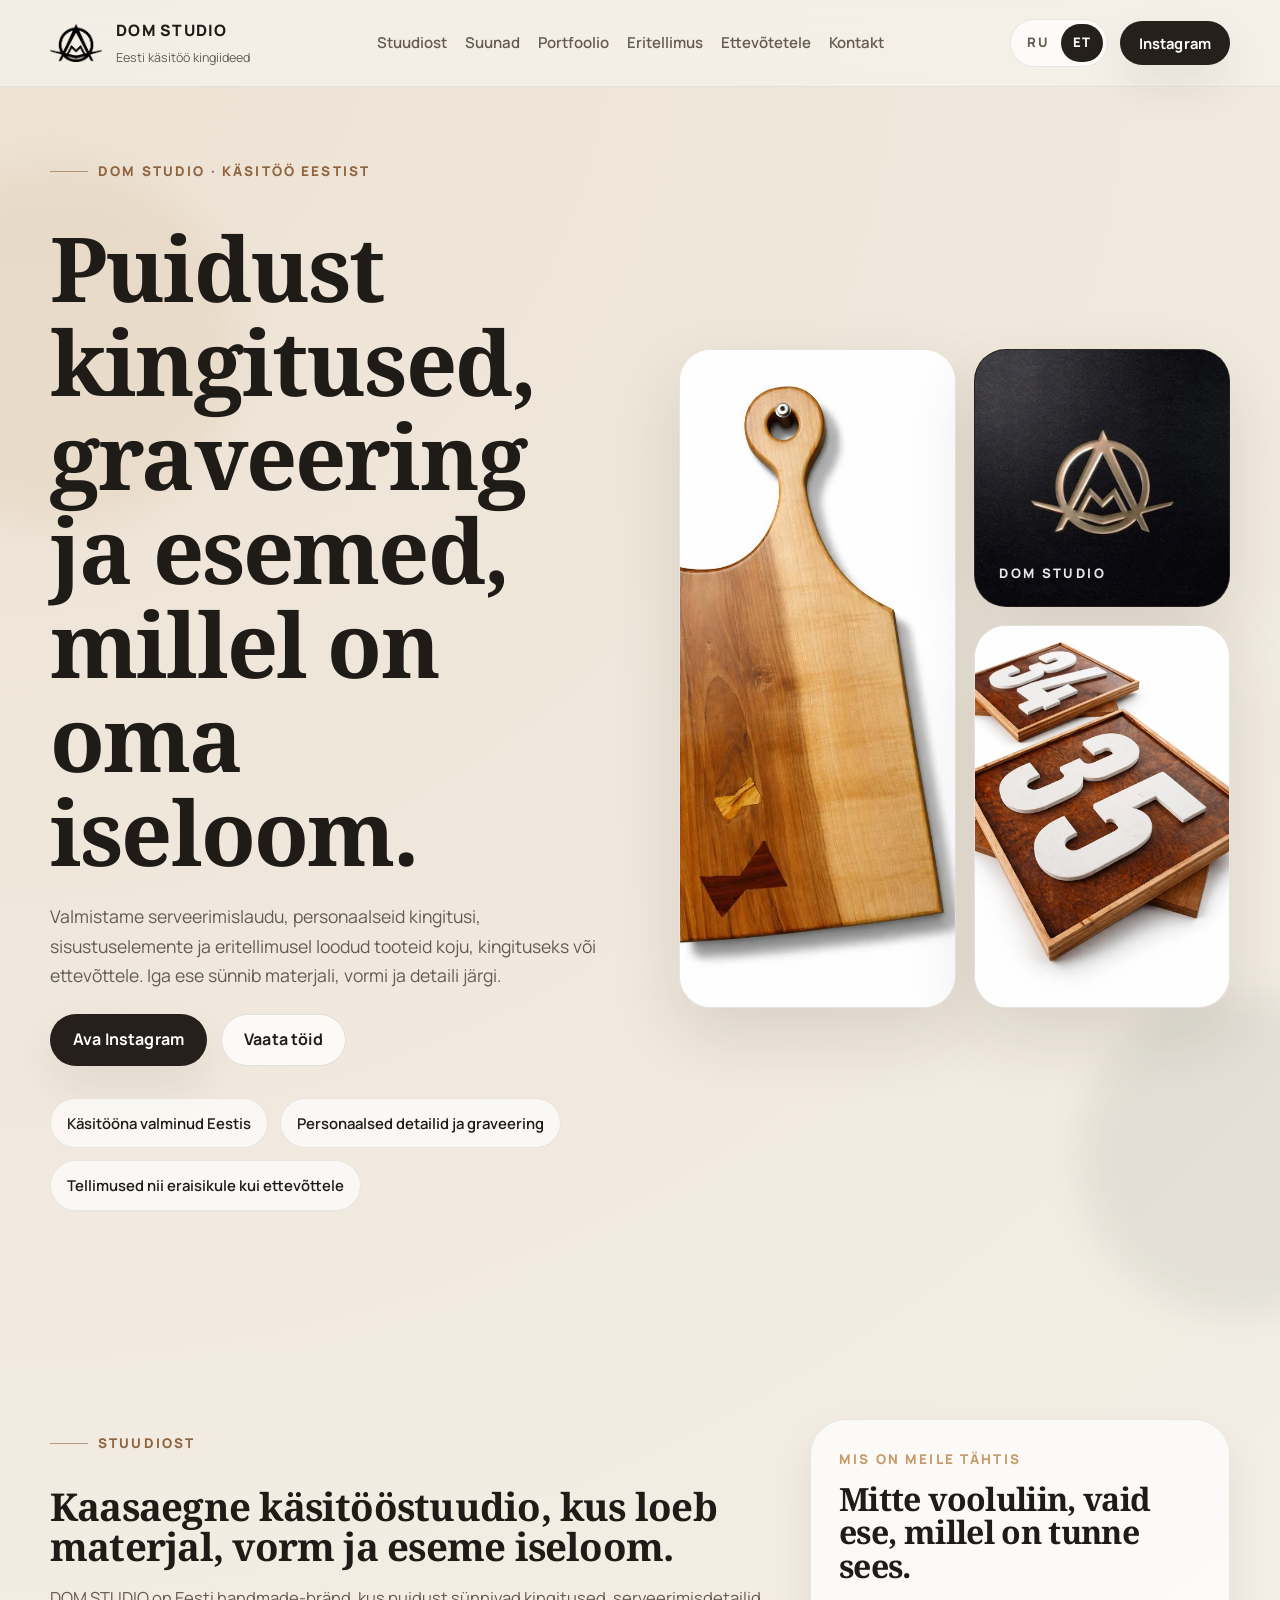
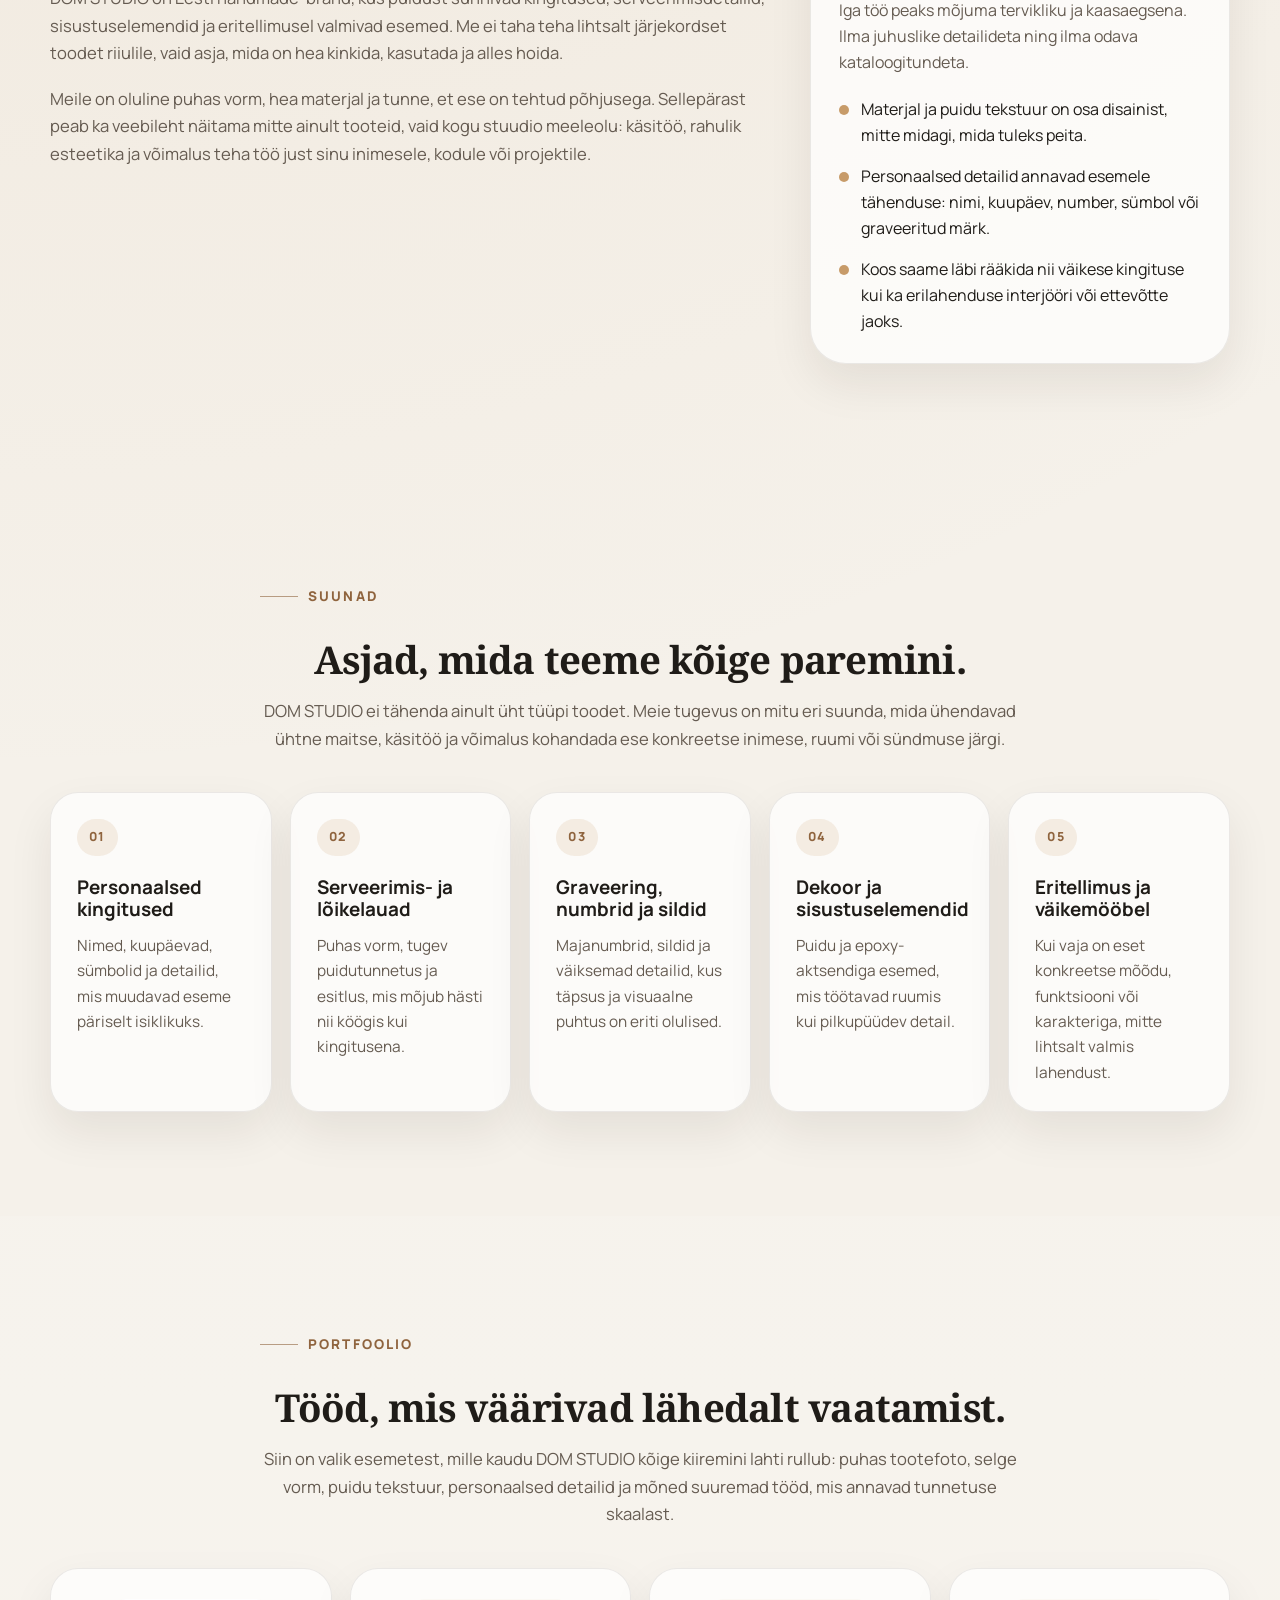
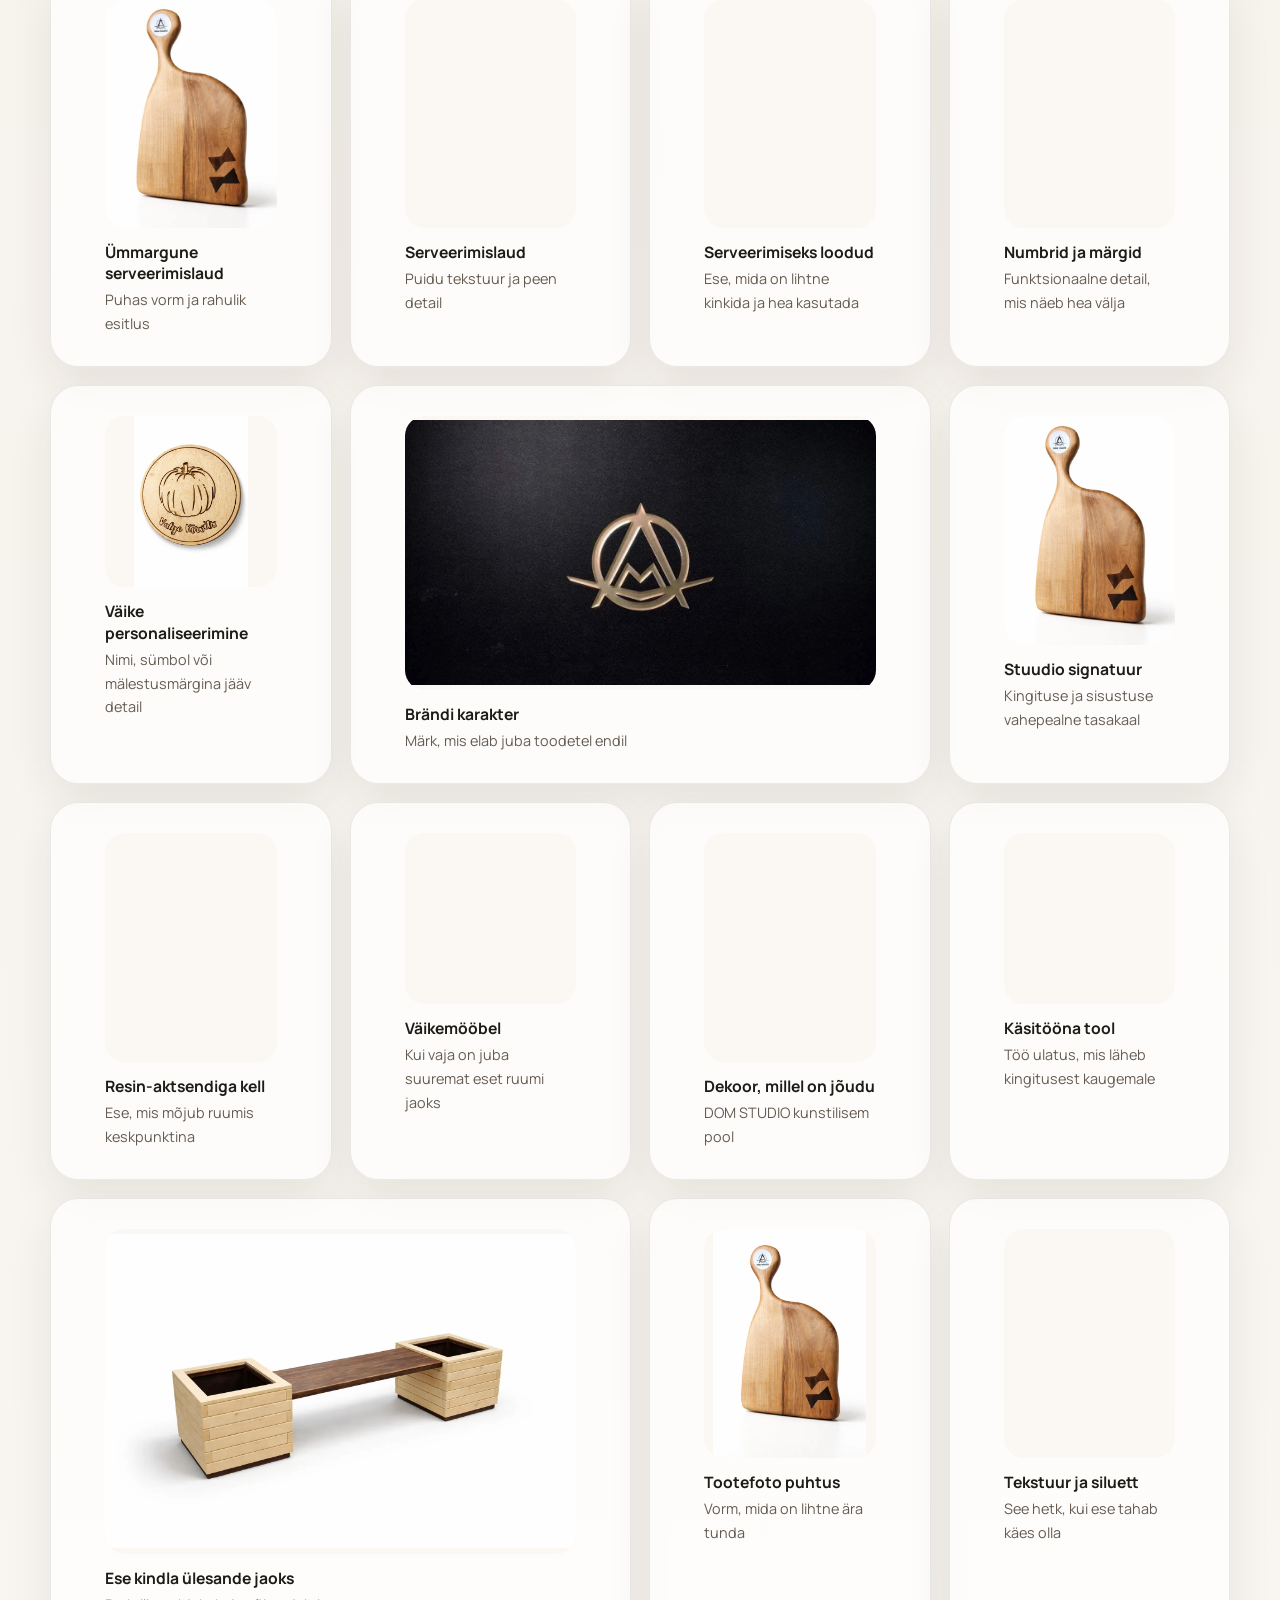
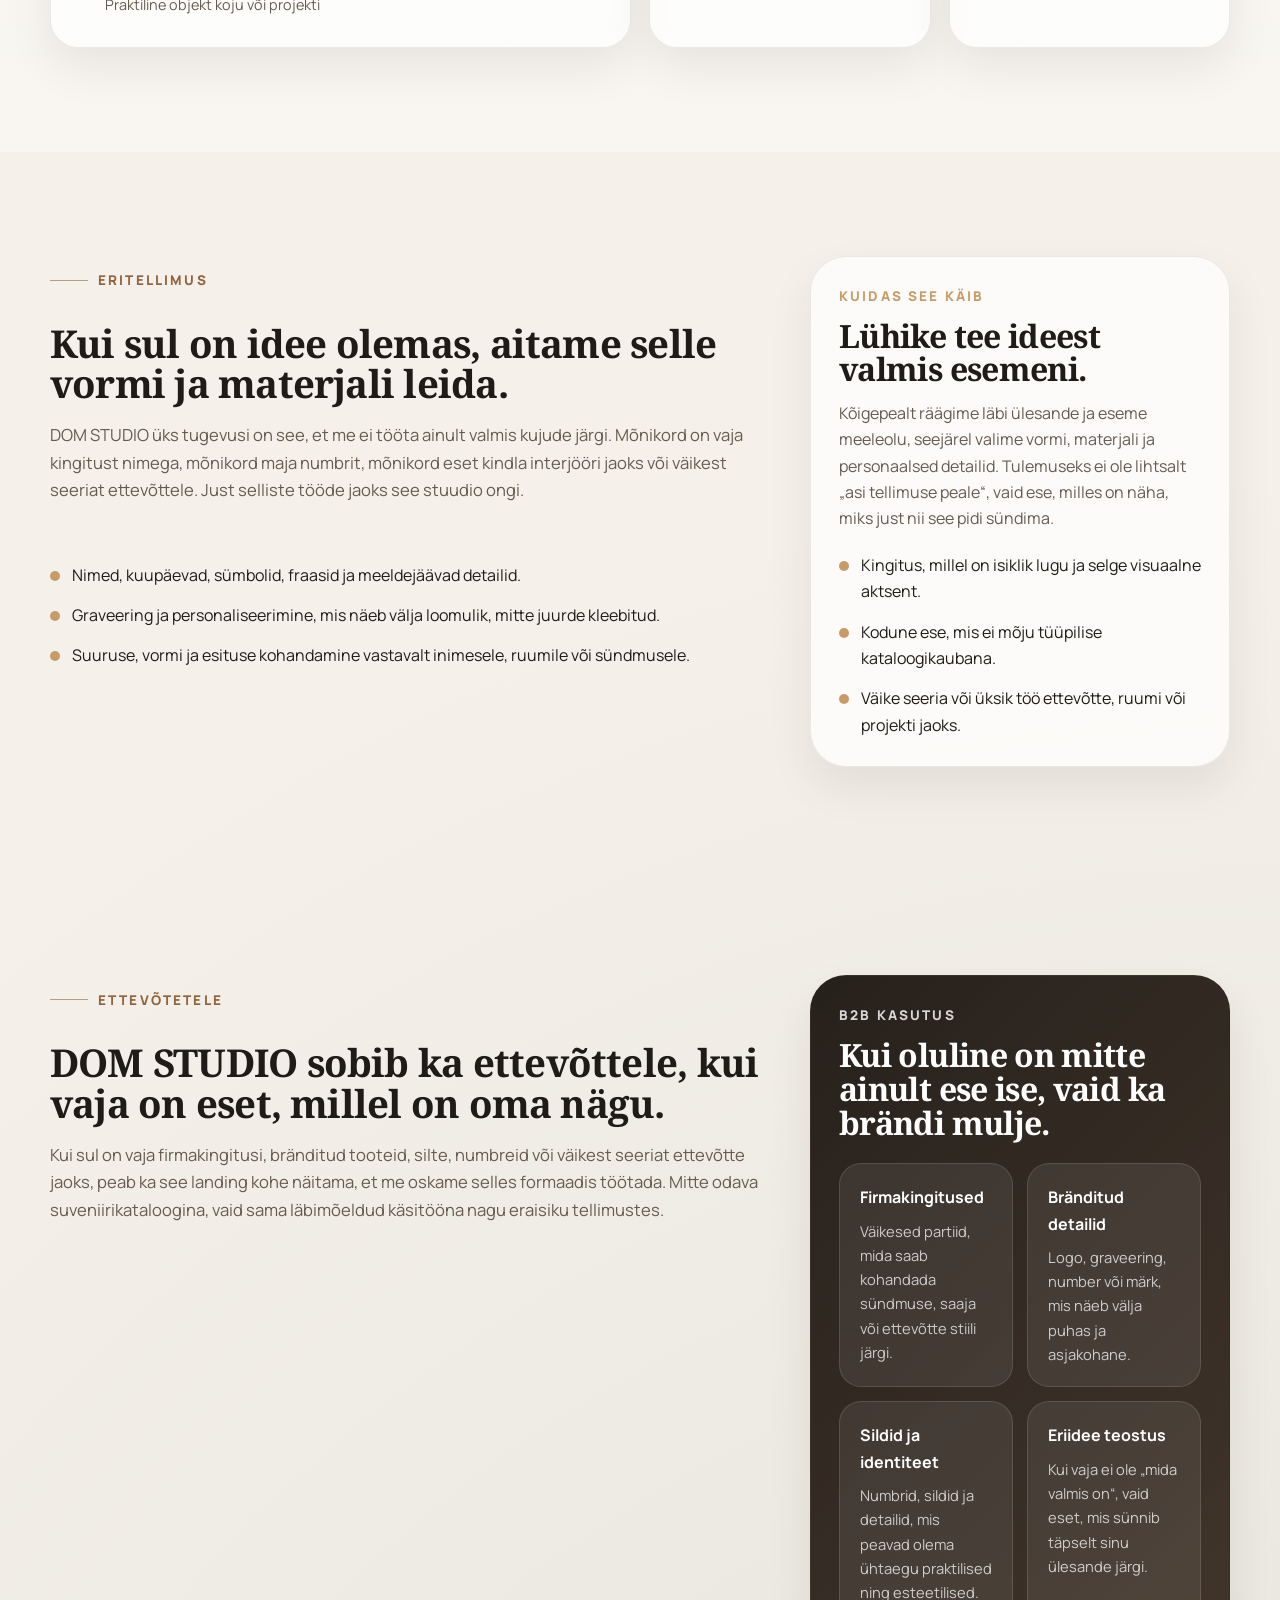
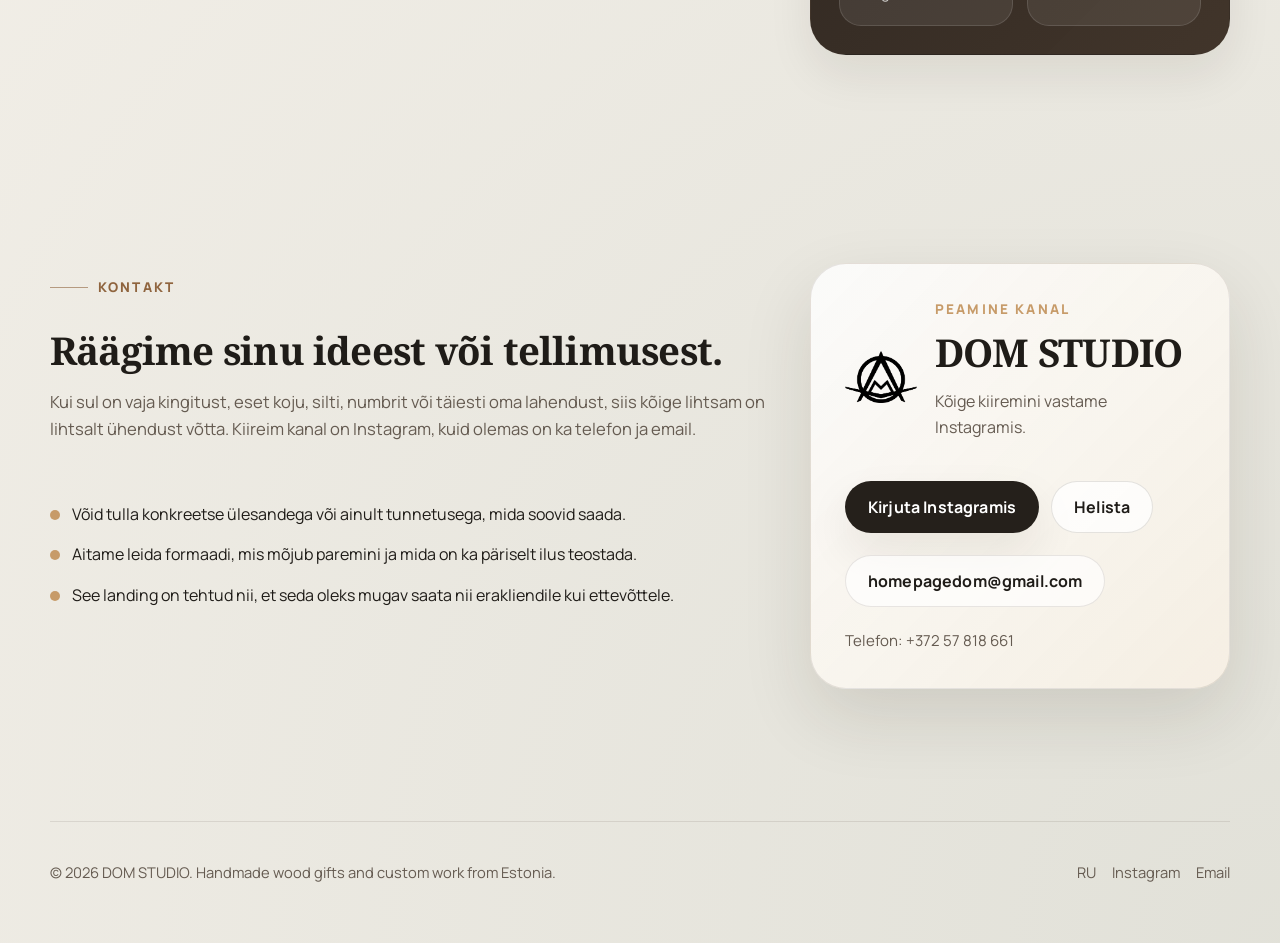
==== website/v1/index.html @ 768be03b "v2 + v1" ====
<!DOCTYPE html>
<html lang="en">
<head>
    <meta charset="utf-8">
    <meta http-equiv="refresh" content="0; url=./et/">
    <meta name="viewport" content="width=device-width, initial-scale=1">
    <meta name="robots" content="noindex,follow">
    <title>Redirecting to DOM STUDIO</title>
    <link rel="canonical" href="https://dom-studio.github.io/landing/">
    <link rel="alternate" hreflang="x-default" href="https://dom-studio.github.io/landing/">
    <link rel="alternate" hreflang="et" href="https://dom-studio.github.io/landing/et/">
    <link rel="alternate" hreflang="ru" href="https://dom-studio.github.io/landing/ru/">
    <script>
        window.location.replace("./et/");
    </script>
</head>
<body>
    <p>
        Redirecting to the default language.
        If nothing happens, open
        <a href="./et/">Eesti</a>
        or
        <a href="./ru/">Русский</a>.
    </p>
</body>
</html>
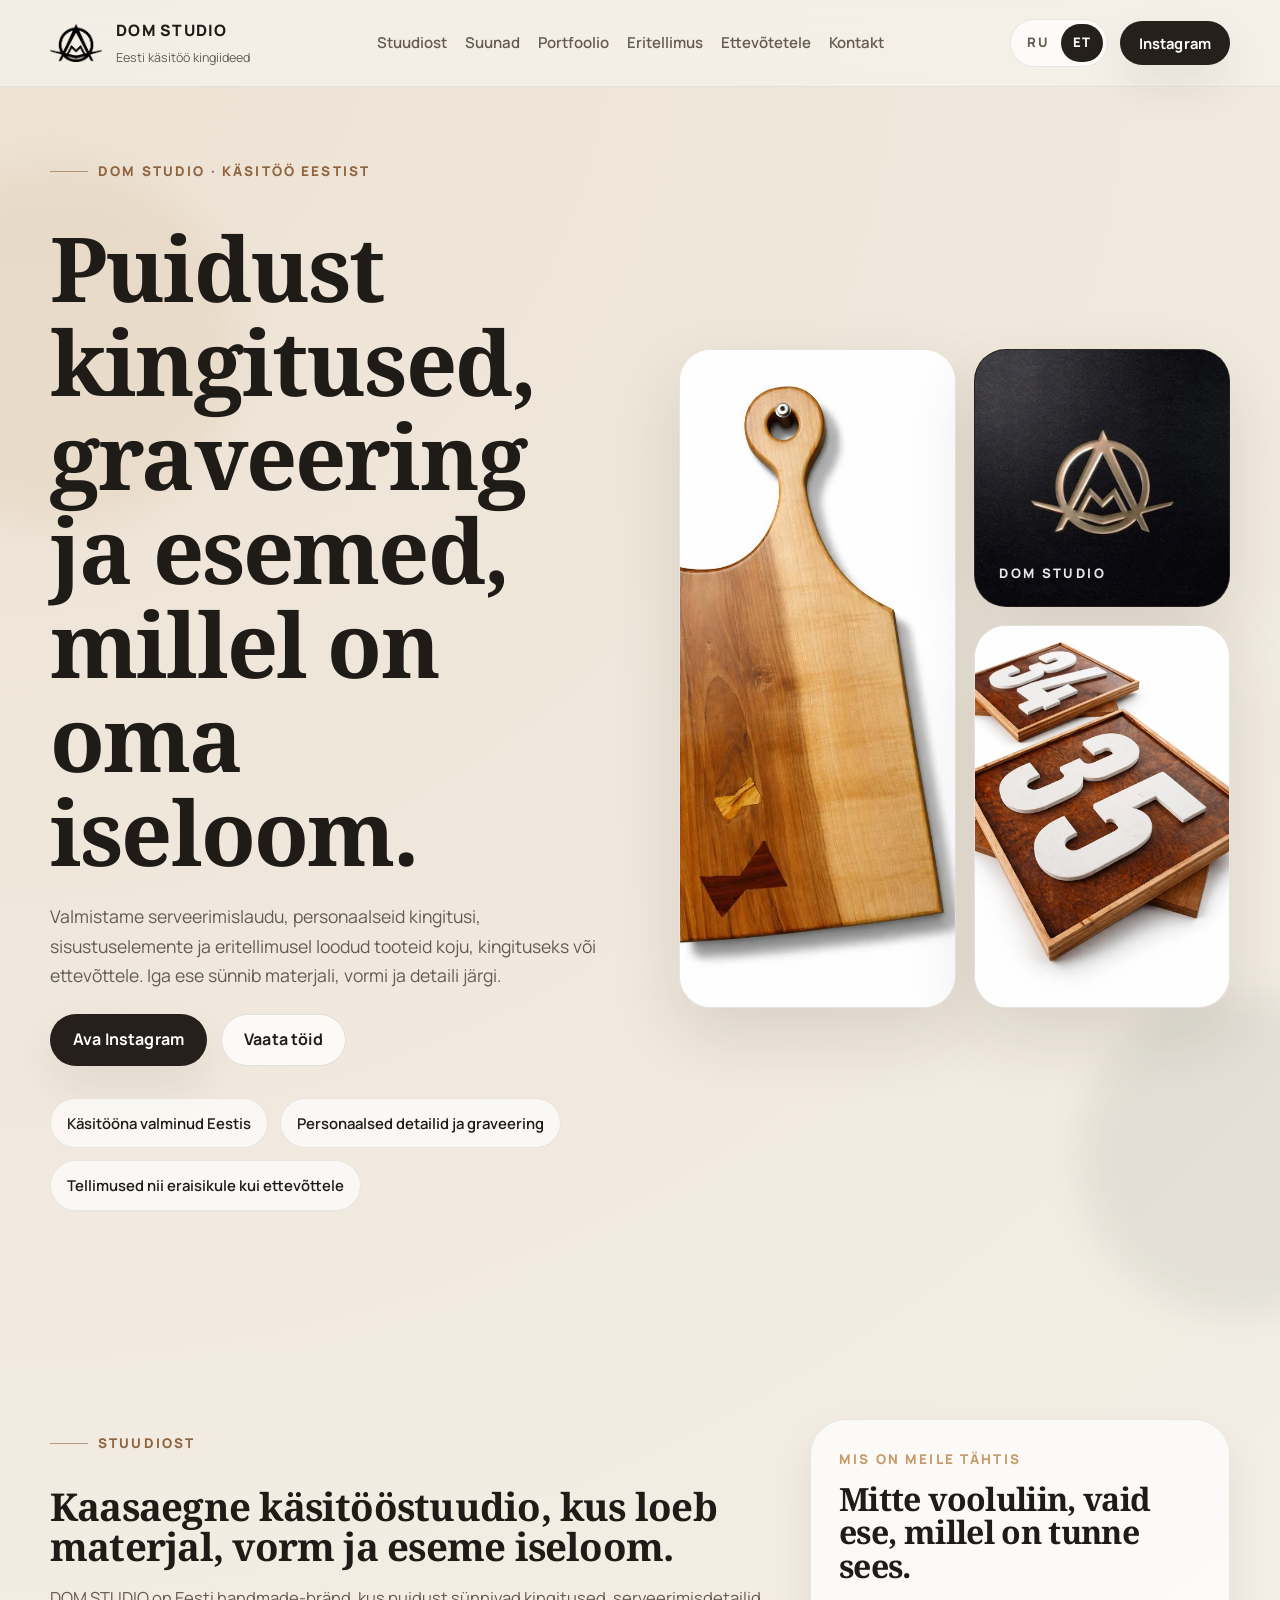
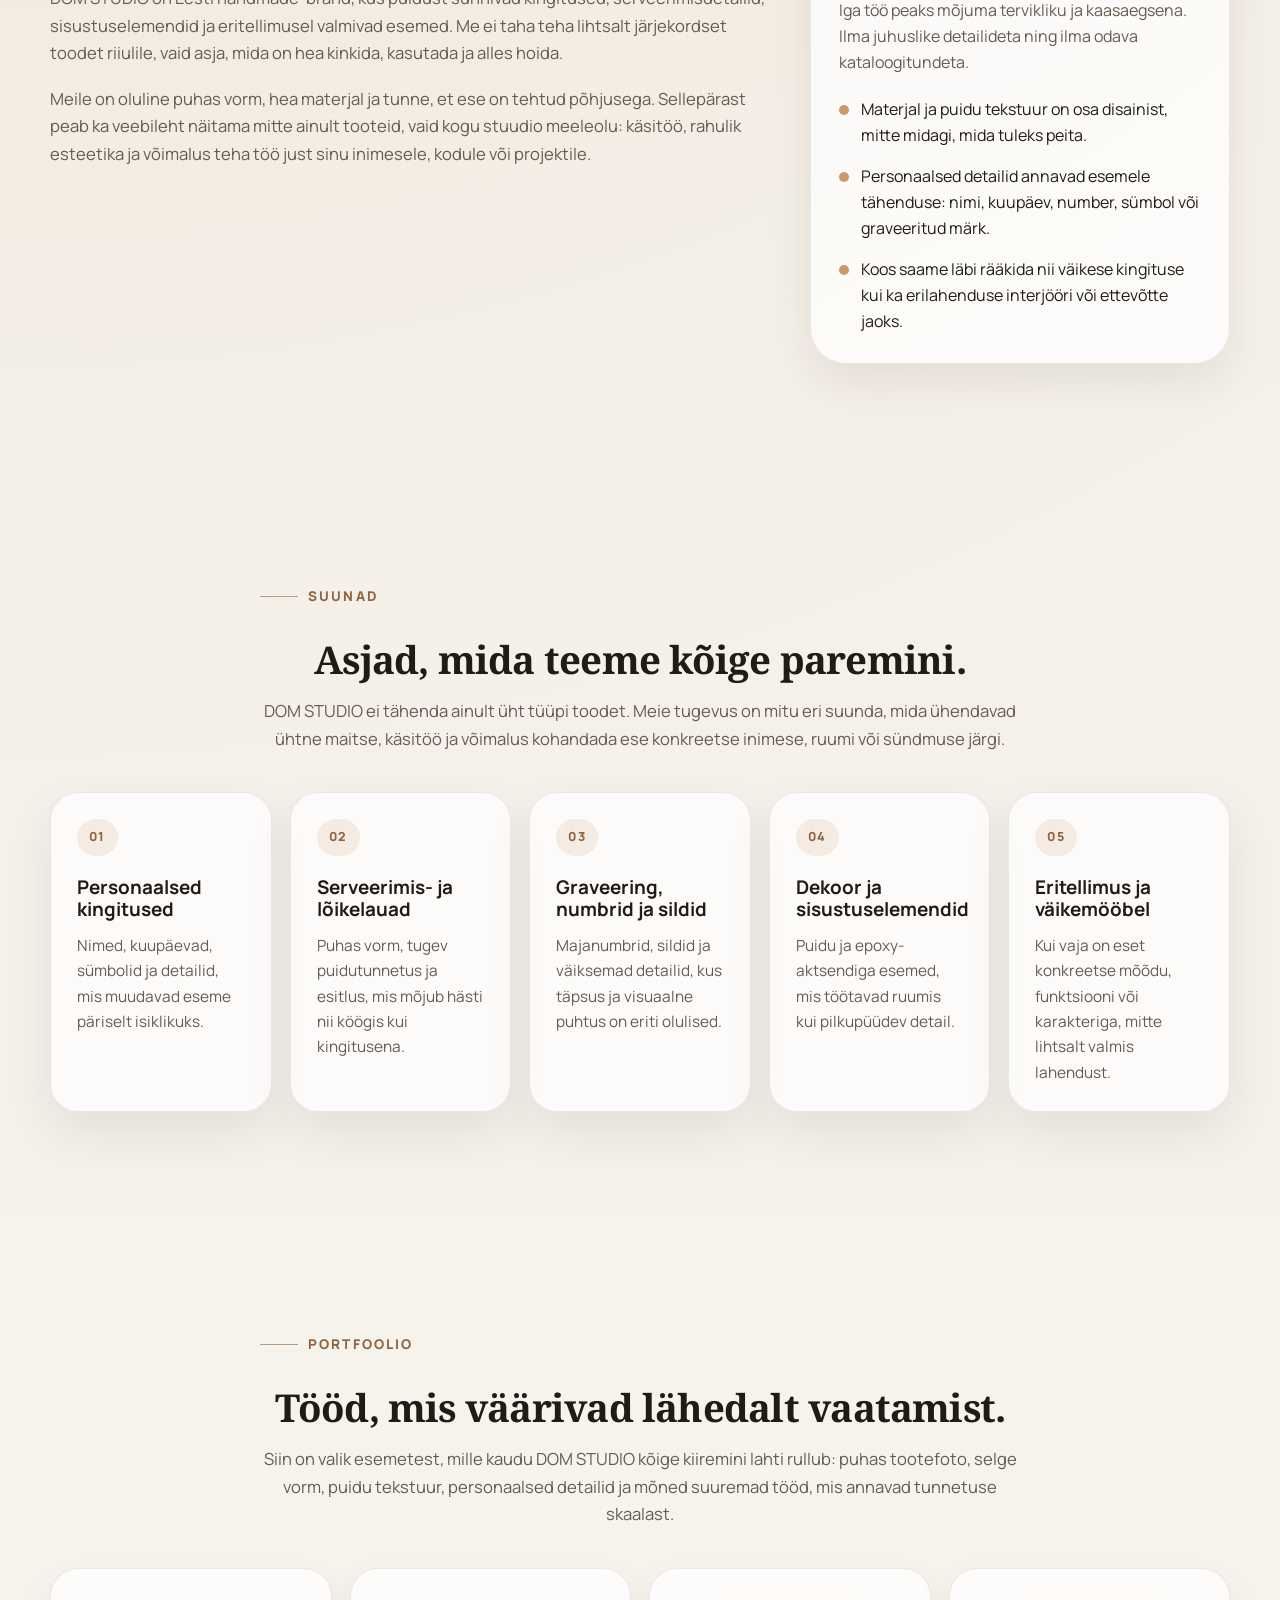
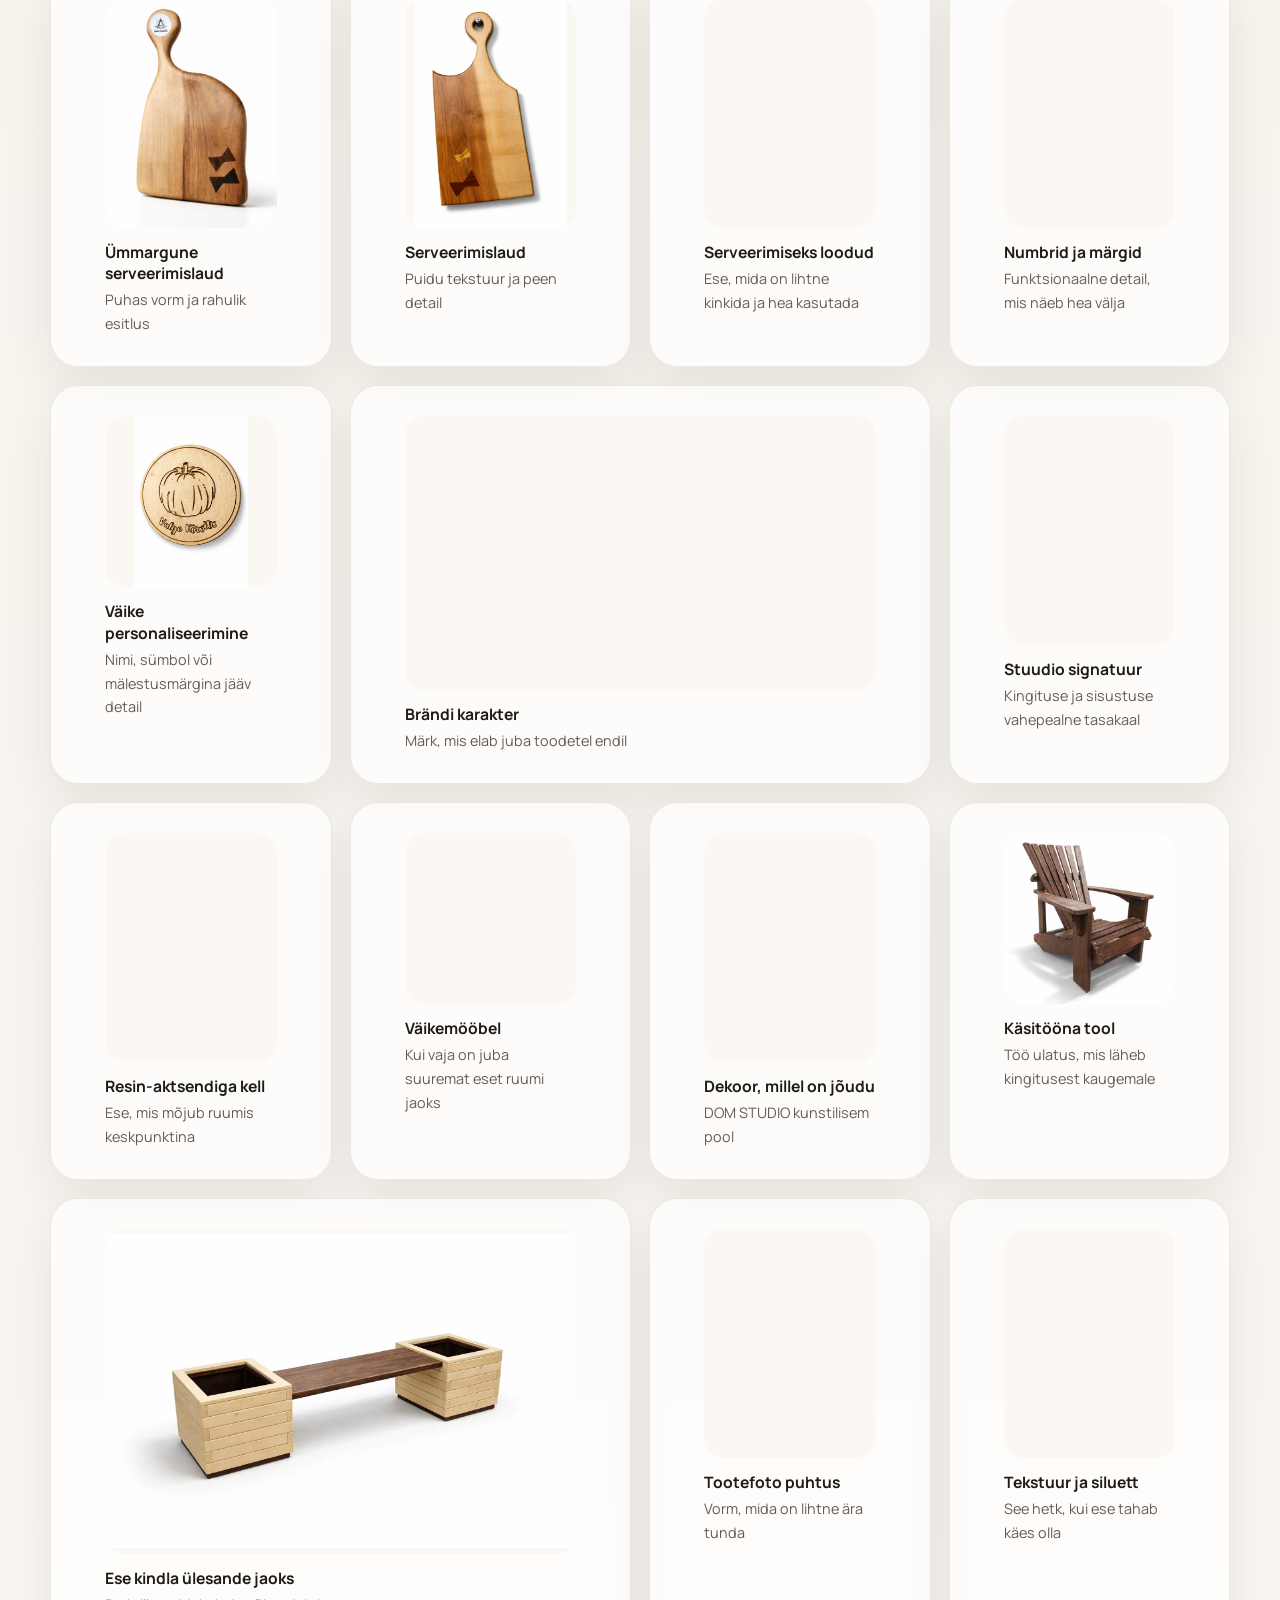
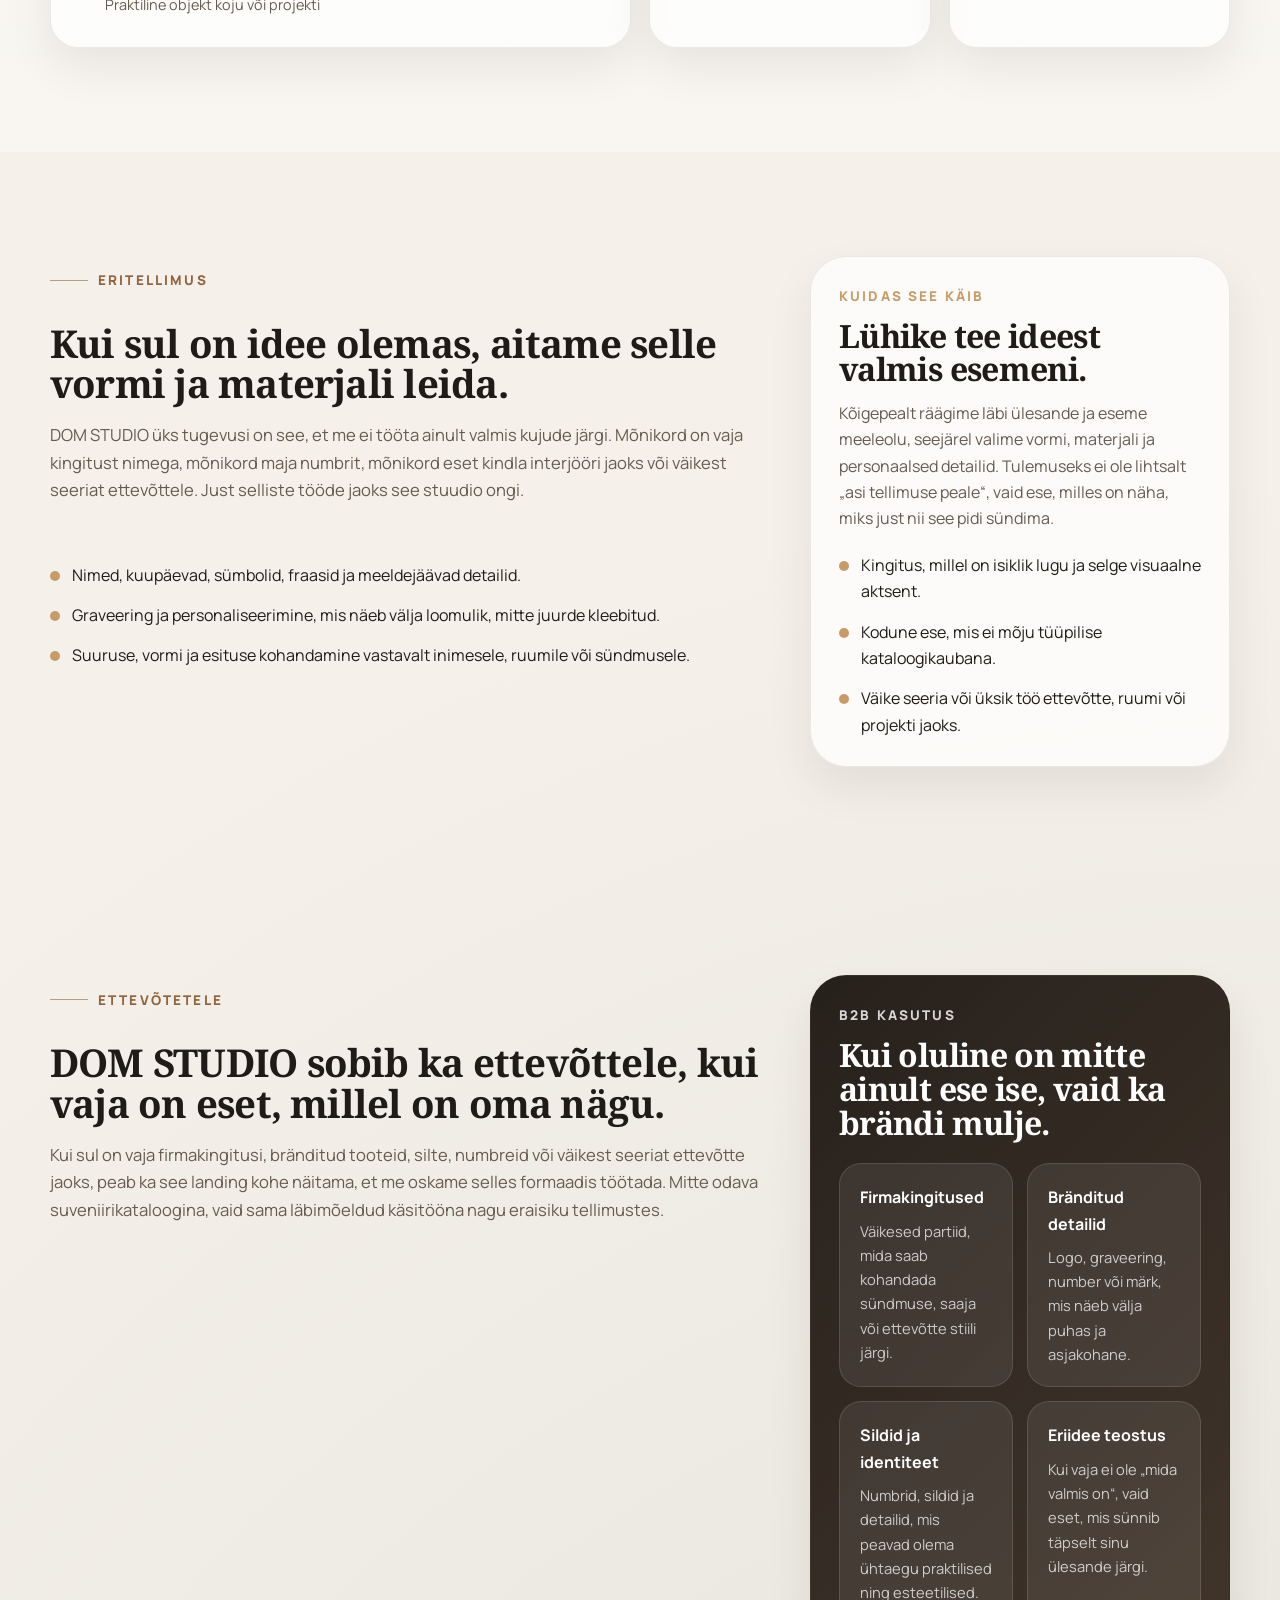
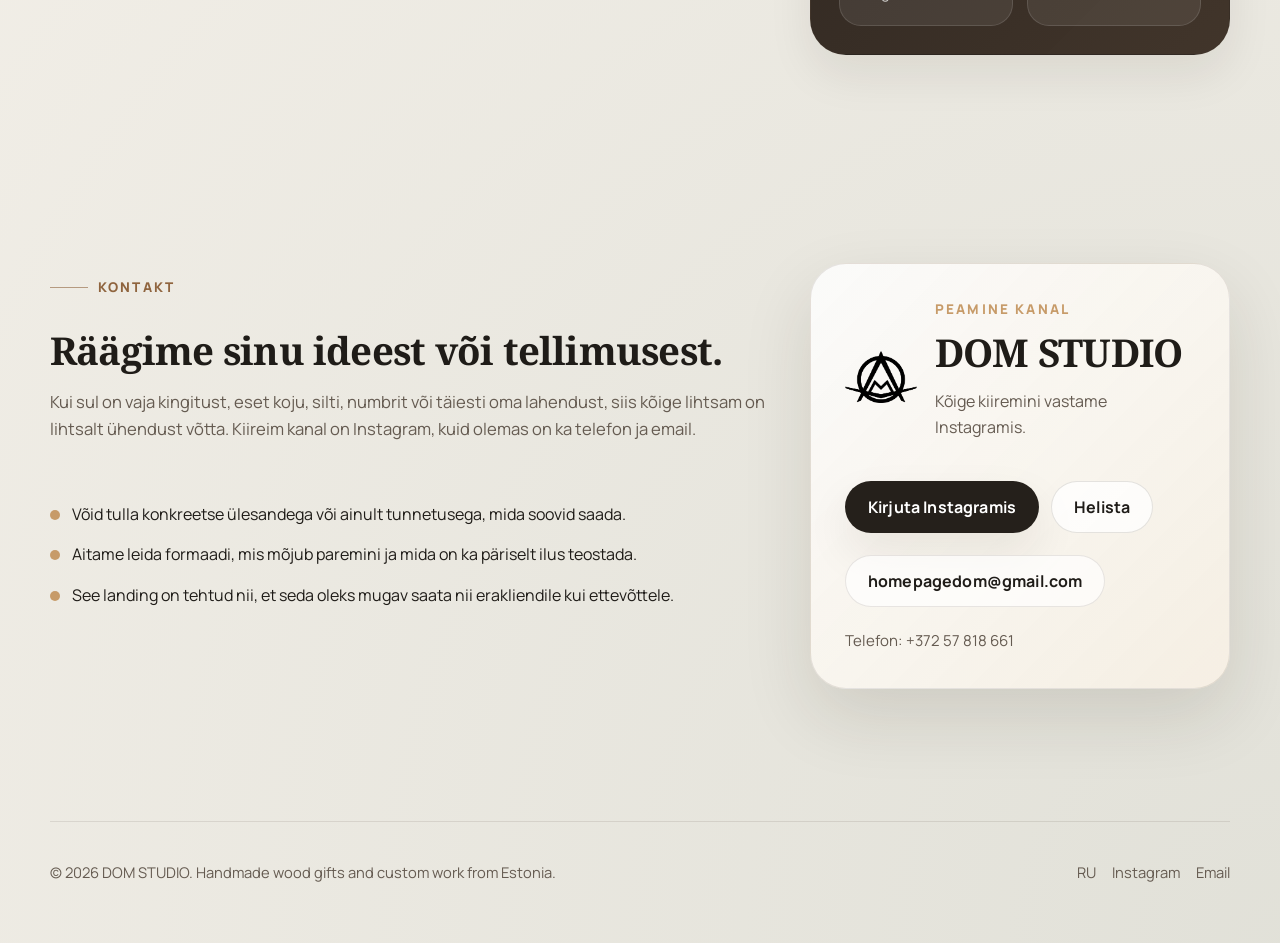
==== commit 9b66a94e: "redirect bugfix" ====
--- a/website/v1/index.html
+++ b/website/v1/index.html
@@ -6,10 +6,10 @@
     <meta name="viewport" content="width=device-width, initial-scale=1">
     <meta name="robots" content="noindex,follow">
     <title>Redirecting to DOM STUDIO</title>
-    <link rel="canonical" href="https://dom-studio.github.io/landing/">
-    <link rel="alternate" hreflang="x-default" href="https://dom-studio.github.io/landing/">
-    <link rel="alternate" hreflang="et" href="https://dom-studio.github.io/landing/et/">
-    <link rel="alternate" hreflang="ru" href="https://dom-studio.github.io/landing/ru/">
+    <link rel="canonical" href="https://dom-studio.github.io/landing/v1/">
+    <link rel="alternate" hreflang="x-default" href="https://dom-studio.github.io/landing/v1/">
+    <link rel="alternate" hreflang="et" href="https://dom-studio.github.io/landing/v1/et/">
+    <link rel="alternate" hreflang="ru" href="https://dom-studio.github.io/landing/v1/ru/">
     <script>
         window.location.replace("./et/");
     </script>
